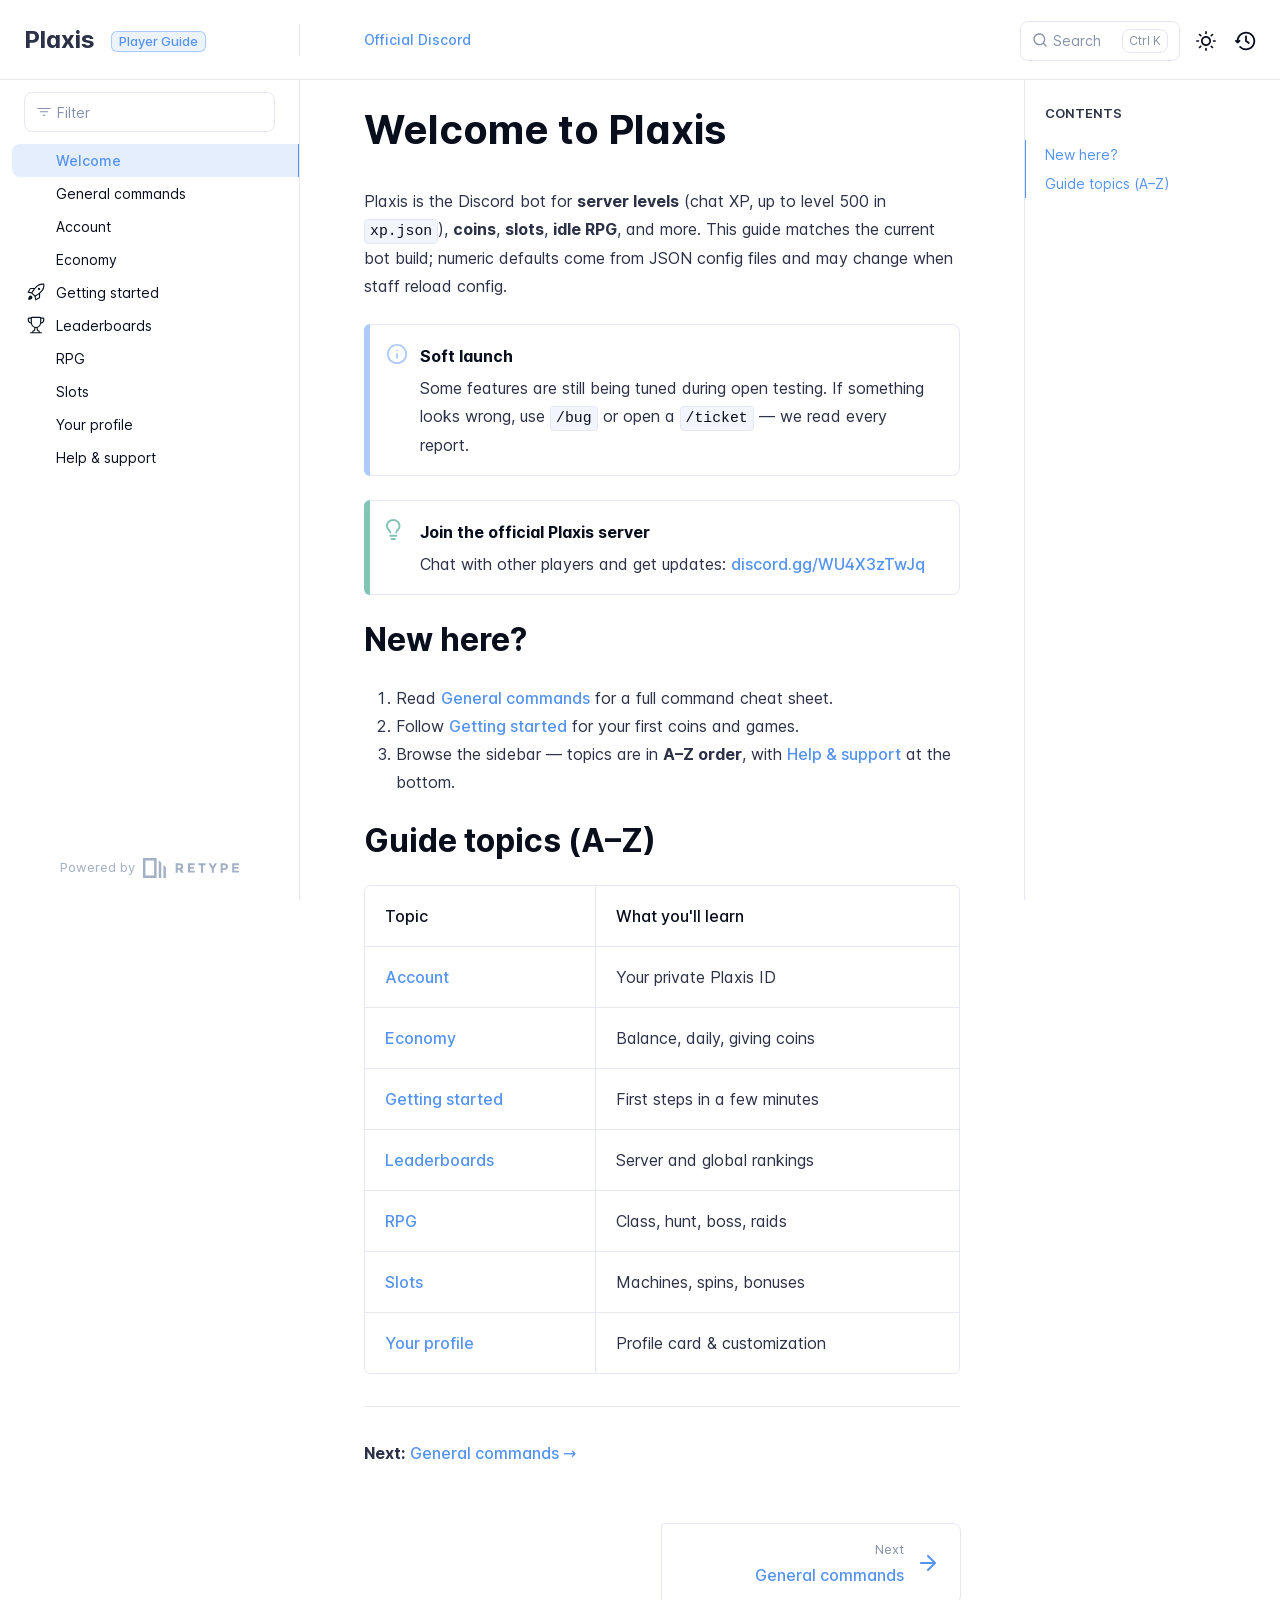
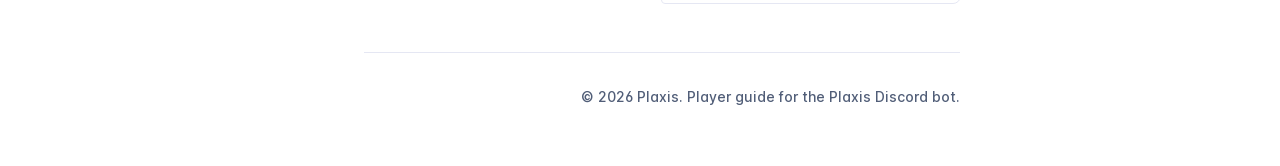
==== index.html @ a25676ad "Add files via upload" ====
<!DOCTYPE html>
<html lang="en" class="h-full">
<head>
    <meta charset="UTF-8">
    <meta name="viewport" content="width=device-width,initial-scale=1">
    <meta name="color-scheme" content="light dark">
    <meta name="turbo-cache-control" content="no-cache" data-turbo-track="reload" data-track-token="4.0.0.832804651681">

    <!-- See retype.com -->
    <meta name="generator" content="Retype 4.0.0">

    <!-- Primary Meta Tags -->
    <title>Welcome to Plaxis</title>
    <meta name="title" content="Welcome to Plaxis">
    <meta name="description" content="Plaxis is the Discord bot for server levels (chat XP, up to level 500 in xp.json), coins, slots, idle RPG, and more. This guide matches the current bot">

    <!-- Canonical -->
    <link rel="canonical" href="https://plaxis.bot/">

    <!-- Open Graph -->
    <meta property="og:type" content="website">
    <meta property="og:url" content="https://plaxis.bot/">
    <meta property="og:title" content="Welcome to Plaxis">
    <meta property="og:description" content="Plaxis is the Discord bot for server levels (chat XP, up to level 500 in xp.json), coins, slots, idle RPG, and more. This guide matches the current bot">
    <meta property="og:site_name" content="Plaxis">
    <meta property="og:locale" content="en_US">

    <script data-cfasync="false">(function(){var cl=document.documentElement.classList,ls=localStorage.getItem("retype_scheme"),hd=cl.contains("dark"),hl=cl.contains("light"),wm=window.matchMedia&&window.matchMedia("(prefers-color-scheme: dark)").matches;if(ls==="dark"||(!ls&&wm&&!hd&&!hl)){cl.remove("light");cl.add("dark")}else if(ls==="light"||(!ls&&!wm&&!hd&&!hl)){cl.remove("dark");cl.add("light")}})();</script>

    <link href="resources/css/retype.css?v=4.0.0.832804651681" rel="stylesheet">

    <script data-cfasync="false" src="resources/js/config.js?v=4.0.0.832804651681" data-turbo-eval="false" defer></script>
    <script data-cfasync="false" src="resources/js/retype.js?v=4.0.0" data-turbo-eval="false" defer></script>
    <script id="lunr-js" data-cfasync="false" src="resources/js/lunr.js?v=4.0.0.832804651681" data-turbo-eval="false" defer></script>
</head>
<body>
    <div id="retype-app" class="relative text-base antialiased text-base-text bg-base-bg font-body">
    <div class="absolute bottom-0 left-0" style="top: 5rem; right: 50%"></div>

    <header id="retype-header" class="sticky top-0 z-30 flex w-full h-16 bg-header-bg border-b border-header-border md:h-20">
        <div class="container relative flex items-center justify-between pr-6 grow md:justify-start">
            <!-- Mobile menu button skeleton -->
            <button v-cloak class="skeleton retype-mobile-menu-button flex items-center justify-center shrink-0 overflow-hidden dark:text-white focus:outline-hidden rounded-full w-10 h-10 ml-3.5 md:hidden"><svg xmlns="http://www.w3.org/2000/svg" class="mb-px shrink-0" width="24" height="24" viewBox="0 0 24 24" role="presentation" style="margin-bottom: 0px;"><g fill="currentColor"><path d="M2 4h20v2H2zM2 11h20v2H2zM2 18h20v2H2z"></path></g></svg></button>
            <div v-cloak id="retype-sidebar-left-toggle-button"></div>
    
            <!-- Logo -->
            <div class="flex items-center justify-between h-full py-2 md:w-75">
                <div class="flex items-center px-2 md:px-6">
                    <a id="retype-branding-logo" href="" class="flex items-center leading-snug text-2xl">
                        <span class="dark:text-white font-bold line-clamp-1 md:line-clamp-2">Plaxis</span>
                    </a><span id="retype-branding-label" class="inline-flex mt-1 px-2 py-1 ml-4 text-xs font-medium leading-none items-center rounded-md bg-branding-label-bg text-branding-label-text ring-1 ring-branding-label-border ring-inset md:inline-block">Player Guide</span>
                </div>
    
                <span class="hidden h-8 border-r md:inline-block border-base-border"></span>
            </div>
    
            <div class="flex justify-between md:grow">
                <!-- Top Nav -->
                <nav id="retype-header-nav" class="hidden md:flex">
                    <ul class="flex flex-col mb-4 md:pl-16 md:mb-0 md:flex-row md:items-center">
                        <li class="mr-6">
                            <a class="py-2 md:mb-0 inline-flex items-center text-sm whitespace-nowrap transition-colors duration-200 ease-linear md:text-header-text font-header-text hover:text-header-text-hover" href="https://discord.gg/WU4X3zTwJq">Official Discord</a>
                        </li>
    
                    </ul>
                </nav>
    
                <div v-cloak class="flex justify-end grow">
                    <div id="retype-mobile-search-button"></div>
                    <doc-search-desktop></doc-search-desktop>
    
                    <doc-theme-switch class="lg:ml-2"></doc-theme-switch>
                    <doc-history></doc-history>
                </div>
            </div>
        </div>
    </header>


    <div id="retype-container" class="container relative flex bg-white">
        <!-- Sidebar Skeleton -->
        <div v-cloak class="fixed flex flex-col shrink-0 duration-300 ease-in-out bg-sidebar-left-bg border-sidebar-left-border sidebar top-20 w-75 border-r h-screen md:sticky transition-transform skeleton">
        
            <div class="flex items-center h-16 px-6">
                <input id="retype-filter-input-mock" class="w-full h-10 pl-8 px-3 py-2 transition-colors duration-200 ease-linear bg-filter-bg border border-filter-border rounded-lg shadow-none md:text-sm hover:border-filter-border-hover focus:outline-hidden focus:border-filter-border-focus placeholder-filter-placeholder" type="text">
            </div>
        
            <div class="pl-6 mt-1 mb-4">
                <div class="w-32 h-3 mb-4 bg-skeleton-bg rounded-full loading"></div>
                <div class="w-48 h-3 mb-4 bg-skeleton-bg rounded-full loading"></div>
                <div class="w-40 h-3 mb-4 bg-skeleton-bg rounded-full loading"></div>
                <div class="w-32 h-3 mb-4 bg-skeleton-bg rounded-full loading"></div>
                <div class="w-48 h-3 mb-4 bg-skeleton-bg rounded-full loading"></div>
                <div class="w-40 h-3 mb-4 bg-skeleton-bg rounded-full loading"></div>
            </div>
        
            <div class="shrink-0 mt-auto bg-transparent dark:border-base-border">
                <a class="flex items-center justify-center flex-nowrap h-16 text-gray-350 dark:text-dark-400 hover:text-gray-600 dark:hover:text-dark-300 transition-colors duration-150 ease-in docs-powered-by" target="_blank" href="https://retype.com/" rel="noopener">
                    <span class="text-xs whitespace-nowrap">Powered by</span>
                    <svg xmlns="http://www.w3.org/2000/svg" class="ml-2" fill="currentColor" width="96" height="20" overflow="visible"><path d="M0 0v20h13.59V0H0zm11.15 17.54H2.44V2.46h8.71v15.08zM15.8 20h2.44V4.67L15.8 2.22zM20.45 6.89V20h2.44V9.34z"/><g><path d="M40.16 8.44c0 1.49-.59 2.45-1.75 2.88l2.34 3.32h-2.53l-2.04-2.96h-1.43v2.96h-2.06V5.36h3.5c1.43 0 2.46.24 3.07.73s.9 1.27.9 2.35zm-2.48 1.1c.26-.23.38-.59.38-1.09 0-.5-.13-.84-.4-1.03s-.73-.28-1.39-.28h-1.54v2.75h1.5c.72 0 1.2-.12 1.45-.35zM51.56 5.36V7.2h-4.59v1.91h4.13v1.76h-4.13v1.92h4.74v1.83h-6.79V5.36h6.64zM60.09 7.15v7.48h-2.06V7.15h-2.61V5.36h7.28v1.79h-2.61zM70.81 14.64h-2.06v-3.66l-3.19-5.61h2.23l1.99 3.45 1.99-3.45H74l-3.19 5.61v3.66zM83.99 6.19c.65.55.97 1.4.97 2.55s-.33 1.98-1 2.51-1.68.8-3.04.8h-1.23v2.59h-2.06V5.36h3.26c1.42 0 2.45.28 3.1.83zm-1.51 3.65c.25-.28.37-.69.37-1.22s-.16-.92-.48-1.14c-.32-.23-.82-.34-1.5-.34H79.7v3.12h1.38c.68 0 1.15-.14 1.4-.42zM95.85 5.36V7.2h-4.59v1.91h4.13v1.76h-4.13v1.92H96v1.83h-6.79V5.36h6.64z"/></g></svg>
                </a>
            </div>
        </div>
        
        <!-- Sidebar component -->
        <doc-sidebar v-cloak>
            <template #sidebar-footer>
                <div class="shrink-0 mt-auto border-t md:bg-transparent md:border-none dark:border-base-border">
        
                    <div class="py-3 px-6 md:hidden border-b dark:border-base-border">
                        <nav>
                            <ul class="flex flex-wrap justify-center items-center">
                                <li class="mr-6">
                                    <a class="block py-1 inline-flex items-center text-sm whitespace-nowrap transition-colors duration-200 ease-linear md:text-header-text font-header-text hover:text-header-text-hover" href="https://discord.gg/WU4X3zTwJq">Official Discord</a>
                                </li>
        
                            </ul>
                        </nav>
                    </div>
        
                    <a class="flex items-center justify-center flex-nowrap h-16 text-gray-350 dark:text-dark-400 hover:text-gray-600 dark:hover:text-dark-300 transition-colors duration-150 ease-in docs-powered-by" target="_blank" href="https://retype.com/" rel="noopener">
                        <span class="text-xs whitespace-nowrap">Powered by</span>
                        <svg xmlns="http://www.w3.org/2000/svg" class="ml-2" fill="currentColor" width="96" height="20" overflow="visible"><path d="M0 0v20h13.59V0H0zm11.15 17.54H2.44V2.46h8.71v15.08zM15.8 20h2.44V4.67L15.8 2.22zM20.45 6.89V20h2.44V9.34z"/><g><path d="M40.16 8.44c0 1.49-.59 2.45-1.75 2.88l2.34 3.32h-2.53l-2.04-2.96h-1.43v2.96h-2.06V5.36h3.5c1.43 0 2.46.24 3.07.73s.9 1.27.9 2.35zm-2.48 1.1c.26-.23.38-.59.38-1.09 0-.5-.13-.84-.4-1.03s-.73-.28-1.39-.28h-1.54v2.75h1.5c.72 0 1.2-.12 1.45-.35zM51.56 5.36V7.2h-4.59v1.91h4.13v1.76h-4.13v1.92h4.74v1.83h-6.79V5.36h6.64zM60.09 7.15v7.48h-2.06V7.15h-2.61V5.36h7.28v1.79h-2.61zM70.81 14.64h-2.06v-3.66l-3.19-5.61h2.23l1.99 3.45 1.99-3.45H74l-3.19 5.61v3.66zM83.99 6.19c.65.55.97 1.4.97 2.55s-.33 1.98-1 2.51-1.68.8-3.04.8h-1.23v2.59h-2.06V5.36h3.26c1.42 0 2.45.28 3.1.83zm-1.51 3.65c.25-.28.37-.69.37-1.22s-.16-.92-.48-1.14c-.32-.23-.82-.34-1.5-.34H79.7v3.12h1.38c.68 0 1.15-.14 1.4-.42zM95.85 5.36V7.2h-4.59v1.91h4.13v1.76h-4.13v1.92H96v1.83h-6.79V5.36h6.64z"/></g></svg>
                    </a>
                </div>
            </template>
        </doc-sidebar>

        <div class="grow min-w-0 bg-body-bg">
            <!-- Render "toolbar" template here on api pages --><!-- Render page content -->
<div class="flex">
    <div id="retype-main" class="min-w-0 p-4 grow md:px-16">
        <main class="relative pb-12 lg:pt-2">
            <div class="retype-markdown" id="retype-content">
                <!-- Rendered if sidebar right is enabled -->
                <div id="retype-sidebar-right-toggle"></div>
                <!-- Page content  -->
<doc-anchor-target id="welcome-to-plaxis" class="break-words">
    <h1>
        <doc-anchor-trigger class="header-anchor-trigger" to="#welcome-to-plaxis">#</doc-anchor-trigger>
        <span>Welcome to Plaxis</span>
    </h1>
</doc-anchor-target>
<p>Plaxis is the Discord bot for <strong>server levels</strong> (chat XP, up to level 500 in <code translate="no" v-pre>xp.json</code>), <strong>coins</strong>, <strong>slots</strong>, <strong>idle RPG</strong>, and more. This guide matches the current bot build; numeric defaults come from JSON config files and may change when staff reload config.</p>
<div class="flex mb-6">
    <div class="shrink-0 w-1.5 rounded-tl-lg rounded-bl-lg bg-callout-info"></div>
    <div class="flex w-full py-4 border border-l-0 rounded-tr-lg rounded-br-lg doc-callout bg-callout-base-bg border-callout-base-border" role="alert">
        <div class="flex items-center ml-4 h-7">
            <svg xmlns="http://www.w3.org/2000/svg" class="mb-px text-callout-info" width="22" height="22" viewBox="0 0 24 24" role="presentation">
                <g fill="currentColor"><g>
                    <path d="M12 1C5.93 1 1 5.93 1 12s4.93 11 11 11 11-4.93 11-11S18.07 1 12 1zm0 20c-4.96 0-9-4.04-9-9s4.04-9 9-9 9 4.04 9 9-4.04 9-9 9z"></path>
                    <path d="M12 11c-.55 0-1 .45-1 1v4c0 .55.45 1 1 1s1-.45 1-1v-4c0-.55-.45-1-1-1zM12.01 7c-.56 0-1 .45-1 1s.45 1 1 1 1-.45 1-1-.45-1-1-1z"></path>
                    <path fill="none" d="M0 0h24v24H0z"></path>
                </g></g>
            </svg>
        </div>
        <div class="pr-5 ml-3 w-full">
            <h5>Soft launch</h5>
<p>Some features are still being tuned during open testing. If something looks wrong, use <strong><code translate="no" v-pre>/bug</code></strong> or open a <strong><code translate="no" v-pre>/ticket</code></strong> — we read every report.</p>
        </div>
    </div>
</div>
<div class="flex mb-6">
    <div class="shrink-0 w-1.5 rounded-tl-lg rounded-bl-lg bg-callout-tip"></div>
    <div class="flex w-full py-4 border border-l-0 rounded-tr-lg rounded-br-lg doc-callout bg-callout-base-bg border-callout-base-border" role="alert">
        <div class="flex items-center ml-4 h-7">
            <svg xmlns="http://www.w3.org/2000/svg" class="mb-px text-callout-tip" width="22" height="22" viewBox="0 0 24 24" role="presentation">
                <g fill="currentColor"><g>
                    <path d="M7.90625 2.15625C4.50944 2.15625 2.15625 4.58563 2.15625 7.54688C2.15625 8.96138 2.76575 9.88281 3.57075 10.8589L3.87837 11.2226C4.19894 11.6021 4.554 12.0218 4.84581 12.4416C5.25406 13.0324 5.61775 13.7296 5.7385 14.5834C5.76728 14.8608 5.68746 15.1386 5.51579 15.3583C5.34413 15.5781 5.09399 15.7228 4.8179 15.7621C4.5418 15.8013 4.26124 15.7321 4.03512 15.5689C3.809 15.4056 3.65493 15.1612 3.60525 14.8867C3.54775 14.4814 3.37094 14.1004 3.07338 13.6692C2.8306 13.3302 2.57055 13.0039 2.29425 12.6917C2.1735 12.5479 2.04556 12.397 1.909 12.2317C1.00769 11.1406 0 9.72613 0 7.54688C0 3.32062 3.39681 0 7.90625 0C12.4157 0 15.8125 3.32062 15.8125 7.54688C15.8125 9.72613 14.8048 11.1406 13.9035 12.2317C13.7669 12.397 13.639 12.5479 13.5183 12.6903C13.2207 13.0424 12.9677 13.3414 12.7406 13.6692C12.4416 14.1004 12.2662 14.4814 12.2087 14.8867C12.1557 15.1584 12.0003 15.3994 11.7747 15.5598C11.5492 15.7202 11.2706 15.7879 10.9965 15.7488C10.7225 15.7096 10.474 15.5667 10.3023 15.3496C10.1306 15.1325 10.0489 14.8577 10.074 14.582C10.1948 13.7296 10.5584 13.0324 10.9667 12.4416C11.2585 12.0218 11.6136 11.6021 11.9341 11.2226C12.0419 11.0961 12.1454 10.9739 12.2403 10.8589C13.0468 9.88281 13.6562 8.96138 13.6562 7.54688C13.6562 4.58563 11.3031 2.15625 7.90625 2.15625ZM4.67188 17.25H11.1406C11.4266 17.25 11.7008 17.3636 11.903 17.5658C12.1052 17.768 12.2188 18.0422 12.2188 18.3281C12.2188 18.6141 12.1052 18.8883 11.903 19.0905C11.7008 19.2927 11.4266 19.4062 11.1406 19.4062H4.67188C4.38594 19.4062 4.11171 19.2927 3.90953 19.0905C3.70734 18.8883 3.59375 18.6141 3.59375 18.3281C3.59375 18.0422 3.70734 17.768 3.90953 17.5658C4.11171 17.3636 4.38594 17.25 4.67188 17.25ZM5.03125 21.9219C5.03125 21.6359 5.14484 21.3617 5.34703 21.1595C5.54921 20.9573 5.82344 20.8438 6.10938 20.8438H9.70312C9.98906 20.8438 10.2633 20.9573 10.4655 21.1595C10.6677 21.3617 10.7812 21.6359 10.7812 21.9219C10.7812 22.2078 10.6677 22.482 10.4655 22.6842C10.2633 22.8864 9.98906 23 9.70312 23H6.10938C5.82344 23 5.54921 22.8864 5.34703 22.6842C5.14484 22.482 5.03125 22.2078 5.03125 21.9219Z" />
                </g></g>
            </svg>
        </div>
        <div class="pr-5 ml-3 w-full">
            <h5>Join the official Plaxis server</h5>
<p>Chat with other players and get updates: <a href="https://discord.gg/WU4X3zTwJq">discord.gg/WU4X3zTwJq</a></p>
        </div>
    </div>
</div>
<doc-anchor-target id="new-here">
    <h2>
        <doc-anchor-trigger class="header-anchor-trigger" to="#new-here">#</doc-anchor-trigger>
        <span>New here?</span>
    </h2>
</doc-anchor-target>
<ol>
<li>Read <strong><a href="general-commands/">General commands</a></strong> for a full command cheat sheet.</li>
<li>Follow <strong><a href="getting-started/">Getting started</a></strong> for your first coins and games.</li>
<li>Browse the sidebar — topics are in <strong>A–Z order</strong>, with <strong><a href="support/">Help &amp; support</a></strong> at the bottom.</li>
</ol>
<doc-anchor-target id="guide-topics-az">
    <h2>
        <doc-anchor-trigger class="header-anchor-trigger" to="#guide-topics-az">#</doc-anchor-trigger>
        <span>Guide topics (A–Z)</span>
    </h2>
</doc-anchor-target>
<div class="table-wrapper scrollbar overflow-hidden">
<table class="comfortable">
<thead>
<tr>
<th>Topic</th>
<th>What you&#x27;ll learn</th>
</tr>
</thead>
<tbody>
<tr>
<td><a href="account/">Account</a></td>
<td>Your private Plaxis ID</td>
</tr>
<tr>
<td><a href="economy/">Economy</a></td>
<td>Balance, daily, giving coins</td>
</tr>
<tr>
<td><a href="getting-started/">Getting started</a></td>
<td>First steps in a few minutes</td>
</tr>
<tr>
<td><a href="leaderboards/">Leaderboards</a></td>
<td>Server and global rankings</td>
</tr>
<tr>
<td><a href="rpg/">RPG</a></td>
<td>Class, hunt, boss, raids</td>
</tr>
<tr>
<td><a href="slots/">Slots</a></td>
<td>Machines, spins, bonuses</td>
</tr>
<tr>
<td><a href="profile/">Your profile</a></td>
<td>Profile card &amp; customization</td>
</tr>
</tbody>
</table>
</div>
<hr>
<p><strong>Next:</strong> <a href="general-commands/">General commands →</a></p>

                
                <!-- Required only on API pages -->
                <doc-toolbar-member-filter-no-results></doc-toolbar-member-filter-no-results>
            </div>
            <footer id="retype-content-footer" class="clear-both">
            
                <nav id="retype-nextprev" class="print:hidden flex mt-14">
                    <div class="w-1/2">
                    </div>
            
                    <div class="w-1/2">
                        <a class="px-5 py-4 -mx-px h-full flex items-center justify-end break-normal font-medium text-body-link border border-base-border hover:border-base-border-hover rounded-l rounded-r-lg transition-colors duration-150 relative hover:z-5" href="general-commands/">
                            <span>
                                <span class="block text-xs font-normal text-right text-base-text-muted">Next</span>
                                <span class="block mt-1">General commands</span>
                            </span>
                            <svg xmlns="http://www.w3.org/2000/svg" class="ml-3" width="24" height="24" viewBox="0 0 24 24" fill="currentColor" overflow="visible"><path d="M19.92 12.38a1 1 0 00-.22-1.09l-7-7a.996.996 0 10-1.41 1.41l5.3 5.3H5c-.55 0-1 .45-1 1s.45 1 1 1h11.59l-5.29 5.29a.996.996 0 000 1.41c.19.2.44.3.7.3s.51-.1.71-.29l7-7c.09-.09.16-.21.21-.33z" /><path fill="none" d="M0 0h24v24H0z" /></svg>
                        </a>
                    </div>
                </nav>
            </footer>
        </main>

        <div id="retype-page-footer" class="print:border-none border-t border-base-border pt-6 mb-8">
            <footer class="flex flex-wrap items-center justify-between print:justify-center">
                <div id="retype-footer-links" class="print:hidden">
                    <ul class="flex flex-wrap items-center text-sm">
                    </ul>
                </div>
                <div id="retype-copyright" class="print:justify-center py-2 text-footer-text font-footer-link text-sm leading-relaxed"><p>© 2026 Plaxis. Player guide for the Plaxis Discord bot.</p></div>
            </footer>
        </div>
    </div>

    <!-- Rendered if sidebar right is enabled -->
    <!-- Sidebar right skeleton-->
    <div v-cloak class="fixed top-0 bottom-0 right-0 translate-x-full bg-sidebar-right-bg border-sidebar-right-border lg:sticky lg:border-l lg:shrink-0 lg:pt-6 lg:translate-x-0 sm:w-1/2 lg:w-64 lg:z-0 md:w-104 sidebar-right skeleton">
        <div class="pl-5">
            <div class="w-32 h-3 mb-4 bg-skeleton-bg rounded-full loading"></div>
            <div class="w-48 h-3 mb-4 bg-skeleton-bg rounded-full loading"></div>
            <div class="w-40 h-3 mb-4 bg-skeleton-bg rounded-full loading"></div>
        </div>
    </div>

    <!-- User should be able to hide sidebar right -->
    <doc-sidebar-right v-cloak></doc-sidebar-right>
</div>

        </div>
    </div>

    <doc-search-mobile></doc-search-mobile>
    <doc-back-to-top></doc-back-to-top>
</div>


    <div id="retype-overlay-target"></div>

    <script data-cfasync="false">window.__DOCS__ = { "title": "Welcome", isRoot: true, level: 0, icon: "file", hasPrism: false, hasMermaid: false, hasMath: false, tocDepth: 23 }</script>
</body>
</html>
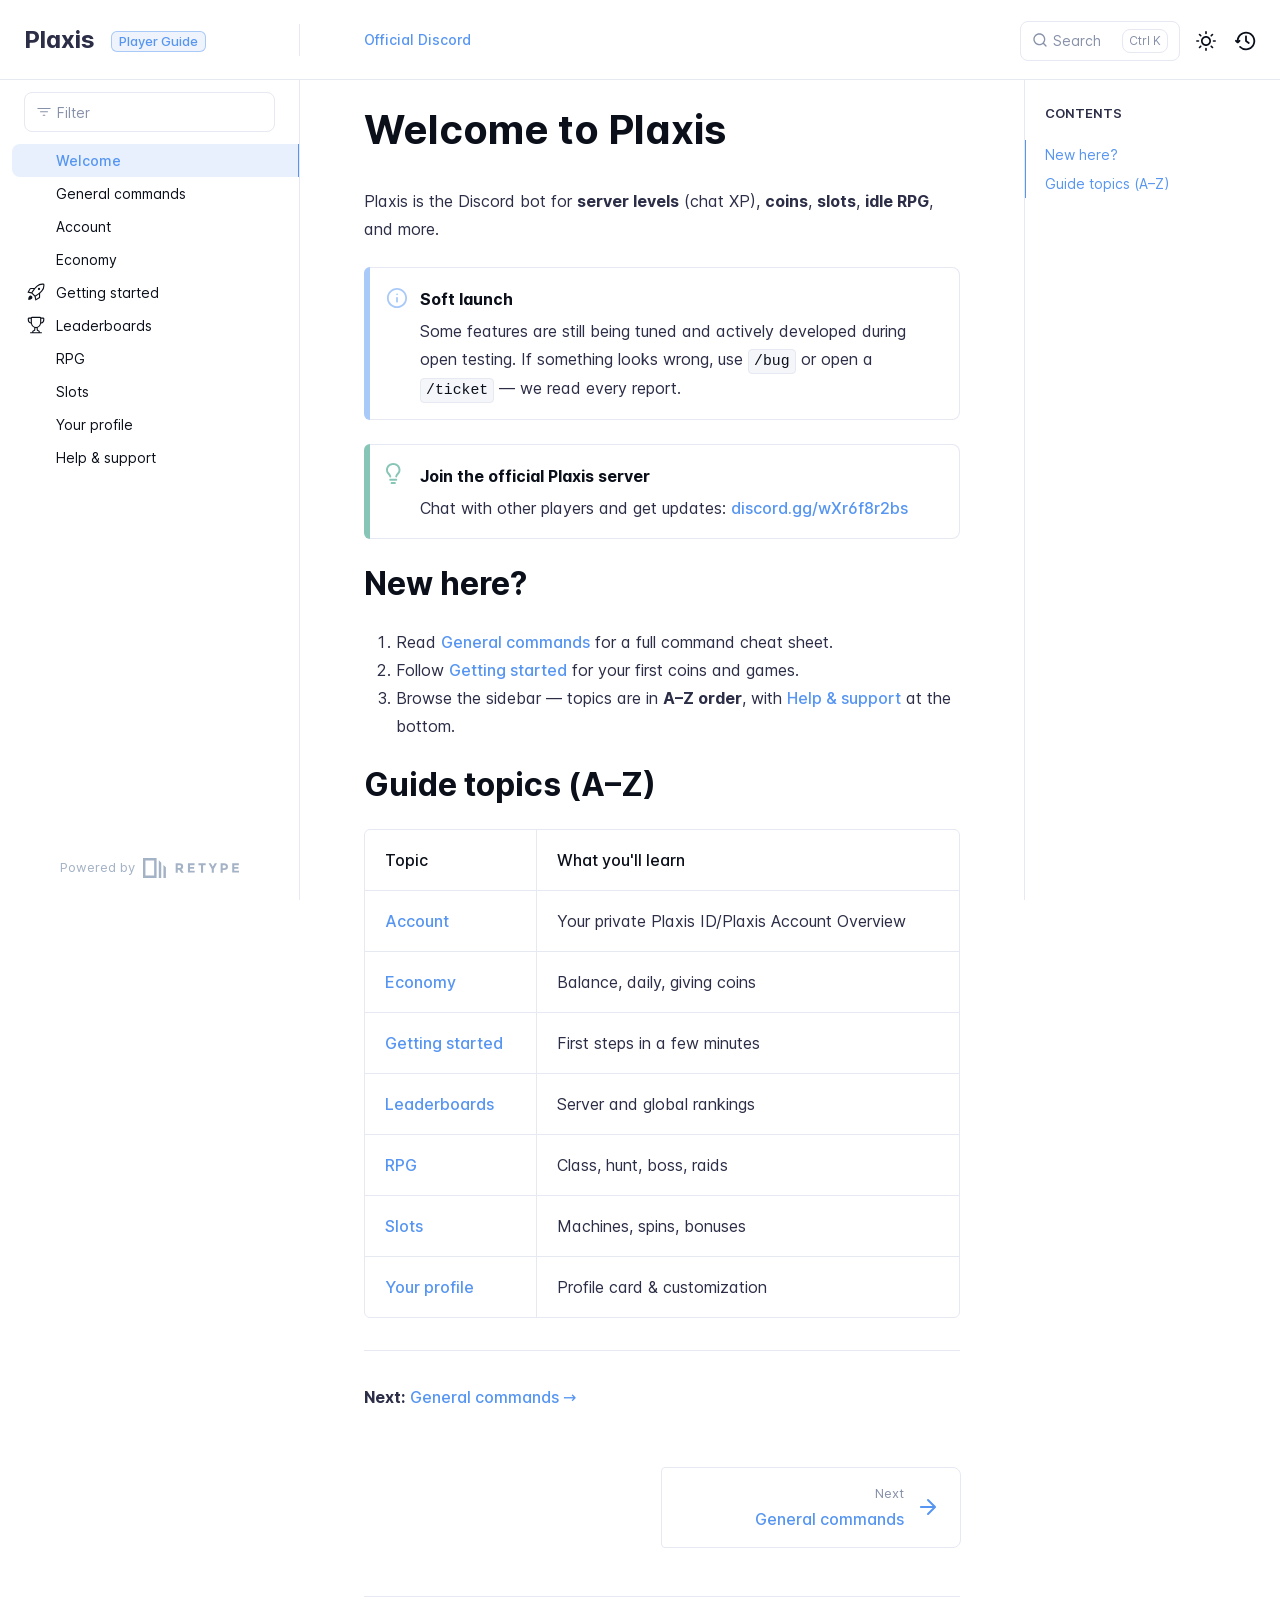
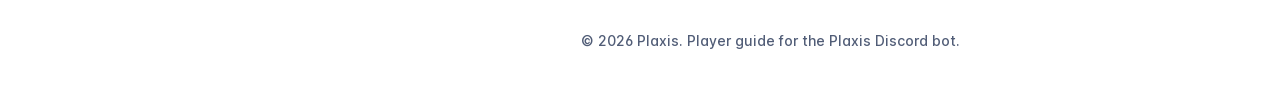
==== commit 8251f268: "Add files via upload" ====
--- a/index.html
+++ b/index.html
@@ -4,7 +4,7 @@
     <meta charset="UTF-8">
     <meta name="viewport" content="width=device-width,initial-scale=1">
     <meta name="color-scheme" content="light dark">
-    <meta name="turbo-cache-control" content="no-cache" data-turbo-track="reload" data-track-token="4.0.0.832804651681">
+    <meta name="turbo-cache-control" content="no-cache" data-turbo-track="reload" data-track-token="4.0.0.832812169853">
 
     <!-- See retype.com -->
     <meta name="generator" content="Retype 4.0.0">
@@ -12,7 +12,7 @@
     <!-- Primary Meta Tags -->
     <title>Welcome to Plaxis</title>
     <meta name="title" content="Welcome to Plaxis">
-    <meta name="description" content="Plaxis is the Discord bot for server levels (chat XP, up to level 500 in xp.json), coins, slots, idle RPG, and more. This guide matches the current bot">
+    <meta name="description" content="Plaxis is the Discord bot for server levels (chat XP), coins, slots, idle RPG, and more.">
 
     <!-- Canonical -->
     <link rel="canonical" href="https://plaxis.bot/">
@@ -21,17 +21,17 @@
     <meta property="og:type" content="website">
     <meta property="og:url" content="https://plaxis.bot/">
     <meta property="og:title" content="Welcome to Plaxis">
-    <meta property="og:description" content="Plaxis is the Discord bot for server levels (chat XP, up to level 500 in xp.json), coins, slots, idle RPG, and more. This guide matches the current bot">
+    <meta property="og:description" content="Plaxis is the Discord bot for server levels (chat XP), coins, slots, idle RPG, and more.">
     <meta property="og:site_name" content="Plaxis">
     <meta property="og:locale" content="en_US">
 
     <script data-cfasync="false">(function(){var cl=document.documentElement.classList,ls=localStorage.getItem("retype_scheme"),hd=cl.contains("dark"),hl=cl.contains("light"),wm=window.matchMedia&&window.matchMedia("(prefers-color-scheme: dark)").matches;if(ls==="dark"||(!ls&&wm&&!hd&&!hl)){cl.remove("light");cl.add("dark")}else if(ls==="light"||(!ls&&!wm&&!hd&&!hl)){cl.remove("dark");cl.add("light")}})();</script>
 
-    <link href="resources/css/retype.css?v=4.0.0.832804651681" rel="stylesheet">
-
-    <script data-cfasync="false" src="resources/js/config.js?v=4.0.0.832804651681" data-turbo-eval="false" defer></script>
+    <link href="resources/css/retype.css?v=4.0.0.832812169853" rel="stylesheet">
+
+    <script data-cfasync="false" src="resources/js/config.js?v=4.0.0.832812169853" data-turbo-eval="false" defer></script>
     <script data-cfasync="false" src="resources/js/retype.js?v=4.0.0" data-turbo-eval="false" defer></script>
-    <script id="lunr-js" data-cfasync="false" src="resources/js/lunr.js?v=4.0.0.832804651681" data-turbo-eval="false" defer></script>
+    <script id="lunr-js" data-cfasync="false" src="resources/js/lunr.js?v=4.0.0.832812169853" data-turbo-eval="false" defer></script>
 </head>
 <body>
     <div id="retype-app" class="relative text-base antialiased text-base-text bg-base-bg font-body">
@@ -141,7 +141,7 @@
         <span>Welcome to Plaxis</span>
     </h1>
 </doc-anchor-target>
-<p>Plaxis is the Discord bot for <strong>server levels</strong> (chat XP, up to level 500 in <code translate="no" v-pre>xp.json</code>), <strong>coins</strong>, <strong>slots</strong>, <strong>idle RPG</strong>, and more. This guide matches the current bot build; numeric defaults come from JSON config files and may change when staff reload config.</p>
+<p>Plaxis is the Discord bot for <strong>server levels</strong> (chat XP), <strong>coins</strong>, <strong>slots</strong>, <strong>idle RPG</strong>, and more.</p>
 <div class="flex mb-6">
     <div class="shrink-0 w-1.5 rounded-tl-lg rounded-bl-lg bg-callout-info"></div>
     <div class="flex w-full py-4 border border-l-0 rounded-tr-lg rounded-br-lg doc-callout bg-callout-base-bg border-callout-base-border" role="alert">
@@ -156,7 +156,7 @@
         </div>
         <div class="pr-5 ml-3 w-full">
             <h5>Soft launch</h5>
-<p>Some features are still being tuned during open testing. If something looks wrong, use <strong><code translate="no" v-pre>/bug</code></strong> or open a <strong><code translate="no" v-pre>/ticket</code></strong> — we read every report.</p>
+<p>Some features are still being tuned and actively developed during open testing. If something looks wrong, use <strong><code translate="no" v-pre>/bug</code></strong> or open a <strong><code translate="no" v-pre>/ticket</code></strong> — we read every report.</p>
         </div>
     </div>
 </div>
@@ -172,7 +172,7 @@
         </div>
         <div class="pr-5 ml-3 w-full">
             <h5>Join the official Plaxis server</h5>
-<p>Chat with other players and get updates: <a href="https://discord.gg/WU4X3zTwJq">discord.gg/WU4X3zTwJq</a></p>
+<p>Chat with other players and get updates: <a href="https://discord.gg/wXr6f8r2bs">discord.gg/wXr6f8r2bs</a></p>
         </div>
     </div>
 </div>
@@ -204,7 +204,7 @@
 <tbody>
 <tr>
 <td><a href="account/">Account</a></td>
-<td>Your private Plaxis ID</td>
+<td>Your private Plaxis ID/Plaxis Account Overview</td>
 </tr>
 <tr>
 <td><a href="economy/">Economy</a></td>
